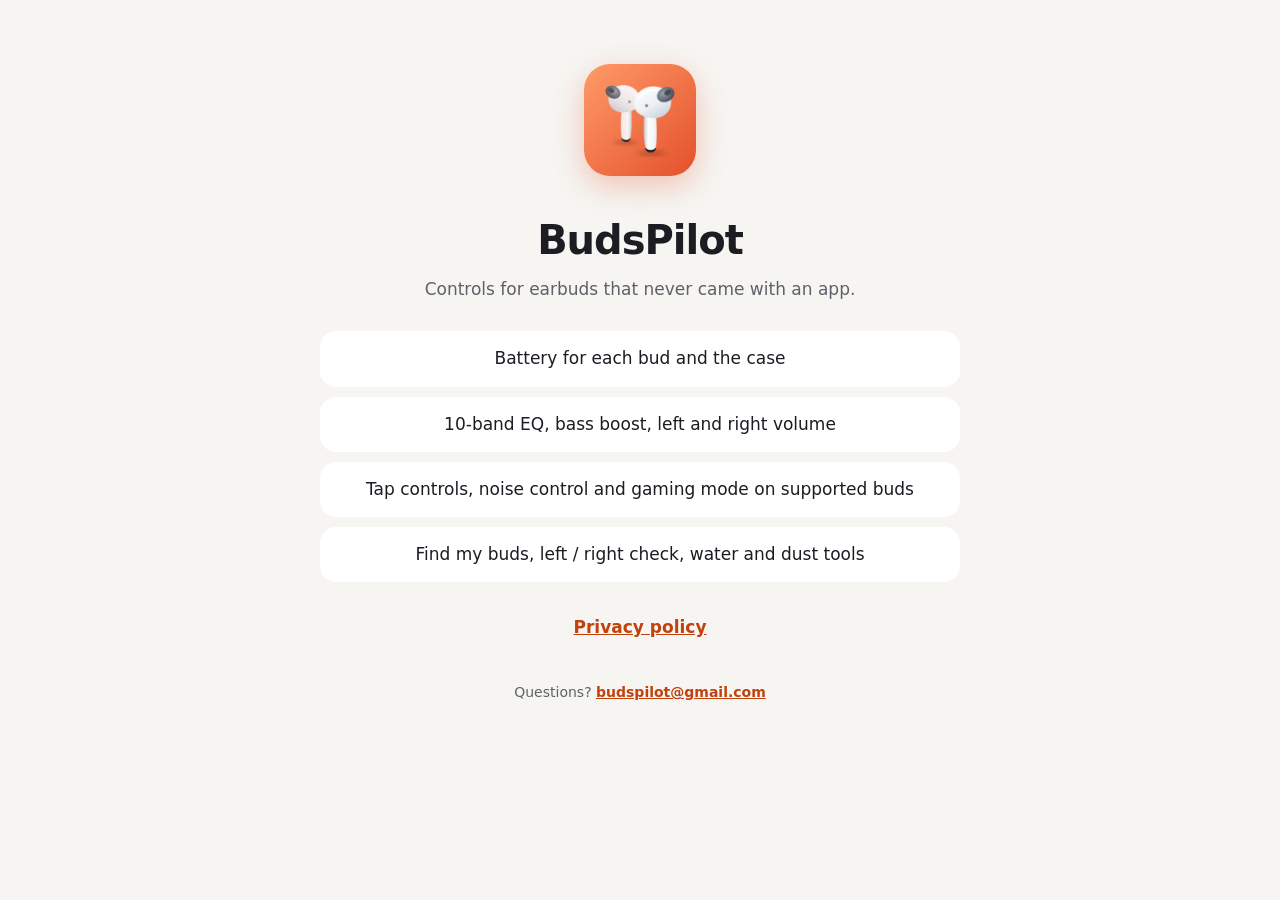
==== index.html @ a3b413af "BudsPilot site: landing page and privacy policy" ====
<!doctype html>
<html lang="en">
<head>
<meta charset="utf-8">
<meta name="viewport" content="width=device-width, initial-scale=1">
<title>BudsPilot</title>
<meta name="description" content="BudsPilot: battery, EQ, tap controls and find my buds for earbuds with no companion app.">
<link rel="icon" href="icon.png">
<style>
  :root { --bg:#F6F5F2; --card:#FFFFFF; --text:#1B1D22; --muted:#5F6168; --accent:#C2410C; }
  @media (prefers-color-scheme: dark) { :root { --bg:#121316; --card:#1B1C20; --text:#F2F2F3; --muted:#A3A5AD; --accent:#FF9B70; } }
  body { margin:0; background:var(--bg); color:var(--text); font:17px/1.6 system-ui,-apple-system,Segoe UI,Roboto,sans-serif; }
  main { max-width:640px; margin:0 auto; padding:64px 16px; text-align:center; }
  img { width:112px; height:112px; border-radius:26px; box-shadow:0 10px 30px rgba(228,81,43,.3); }
  h1 { font-size:40px; margin:24px 0 4px; letter-spacing:-1px; }
  p { color:var(--muted); margin:0 0 28px; }
  ul { list-style:none; padding:0; margin:0 0 32px; display:grid; gap:10px; }
  li { background:var(--card); border-radius:16px; padding:14px 18px; }
  a { color:var(--accent); font-weight:600; }
  footer { margin-top:40px; font-size:14px; color:var(--muted); }
</style>
</head>
<body>
<main>
  <img src="icon.png" alt="BudsPilot icon">
  <h1>BudsPilot</h1>
  <p>Controls for earbuds that never came with an app.</p>
  <ul>
    <li>Battery for each bud and the case</li>
    <li>10-band EQ, bass boost, left and right volume</li>
    <li>Tap controls, noise control and gaming mode on supported buds</li>
    <li>Find my buds, left / right check, water and dust tools</li>
  </ul>
  <a href="privacy.html">Privacy policy</a>
  <footer>Questions? <a href="mailto:budspilot@gmail.com">budspilot@gmail.com</a></footer>
</main>
</body>
</html>
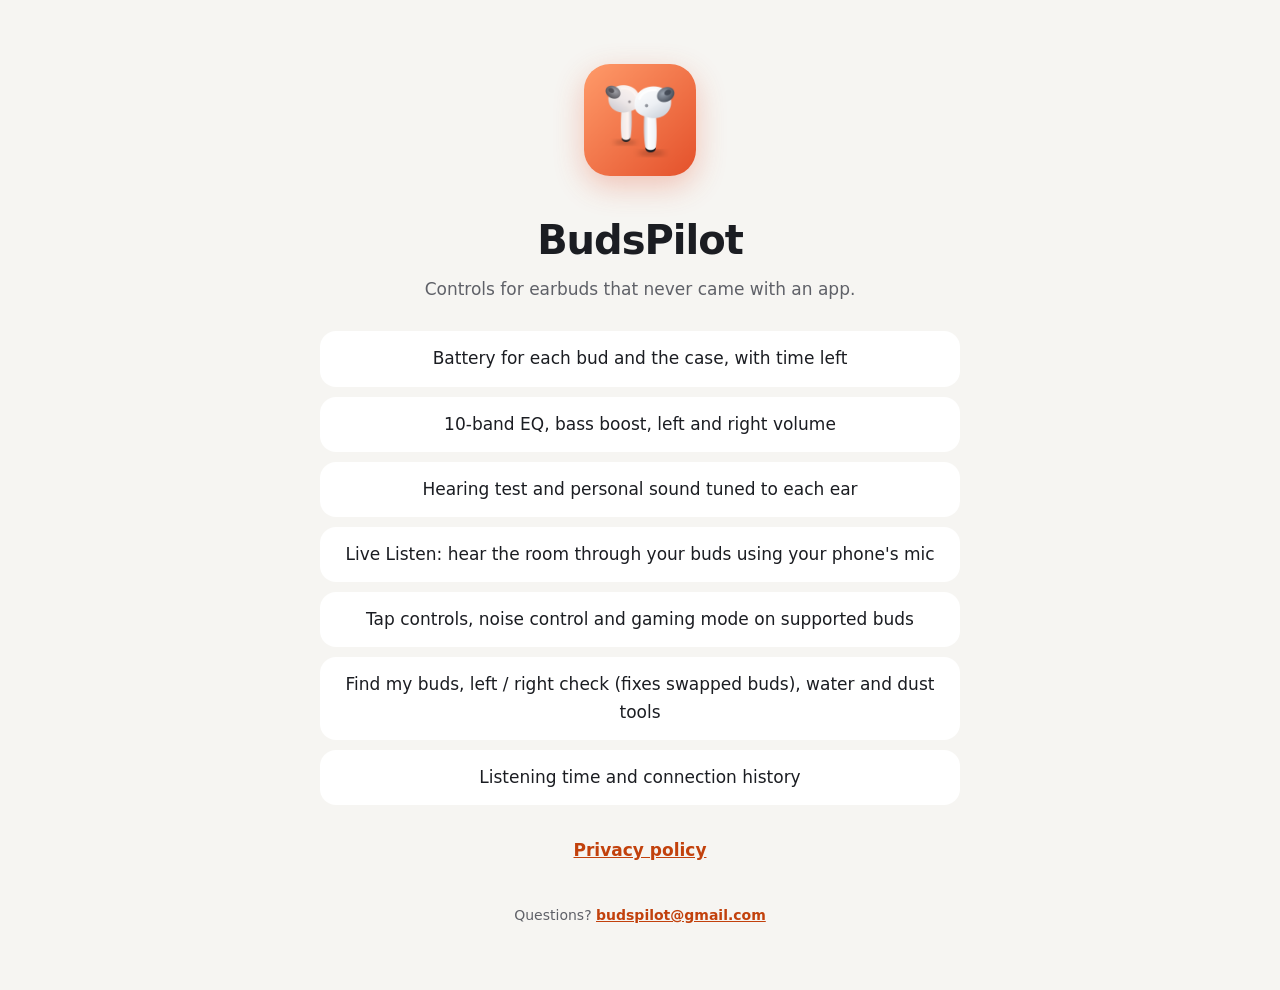
==== commit 74243194: "Landing page: Live Listen, hearing test, battery time left, listening time" ====
--- a/index.html
+++ b/index.html
@@ -4,7 +4,7 @@
 <meta charset="utf-8">
 <meta name="viewport" content="width=device-width, initial-scale=1">
 <title>BudsPilot</title>
-<meta name="description" content="BudsPilot: battery, EQ, tap controls and find my buds for earbuds with no companion app.">
+<meta name="description" content="BudsPilot: battery, EQ, tap controls, find my buds, hearing test and Live Listen for earbuds with no companion app.">
 <link rel="icon" href="icon.png">
 <style>
   :root { --bg:#F6F5F2; --card:#FFFFFF; --text:#1B1D22; --muted:#5F6168; --accent:#C2410C; }
@@ -26,10 +26,13 @@
   <h1>BudsPilot</h1>
   <p>Controls for earbuds that never came with an app.</p>
   <ul>
-    <li>Battery for each bud and the case</li>
+    <li>Battery for each bud and the case, with time left</li>
     <li>10-band EQ, bass boost, left and right volume</li>
+    <li>Hearing test and personal sound tuned to each ear</li>
+    <li>Live Listen: hear the room through your buds using your phone's mic</li>
     <li>Tap controls, noise control and gaming mode on supported buds</li>
-    <li>Find my buds, left / right check, water and dust tools</li>
+    <li>Find my buds, left / right check (fixes swapped buds), water and dust tools</li>
+    <li>Listening time and connection history</li>
   </ul>
   <a href="privacy.html">Privacy policy</a>
   <footer>Questions? <a href="mailto:budspilot@gmail.com">budspilot@gmail.com</a></footer>
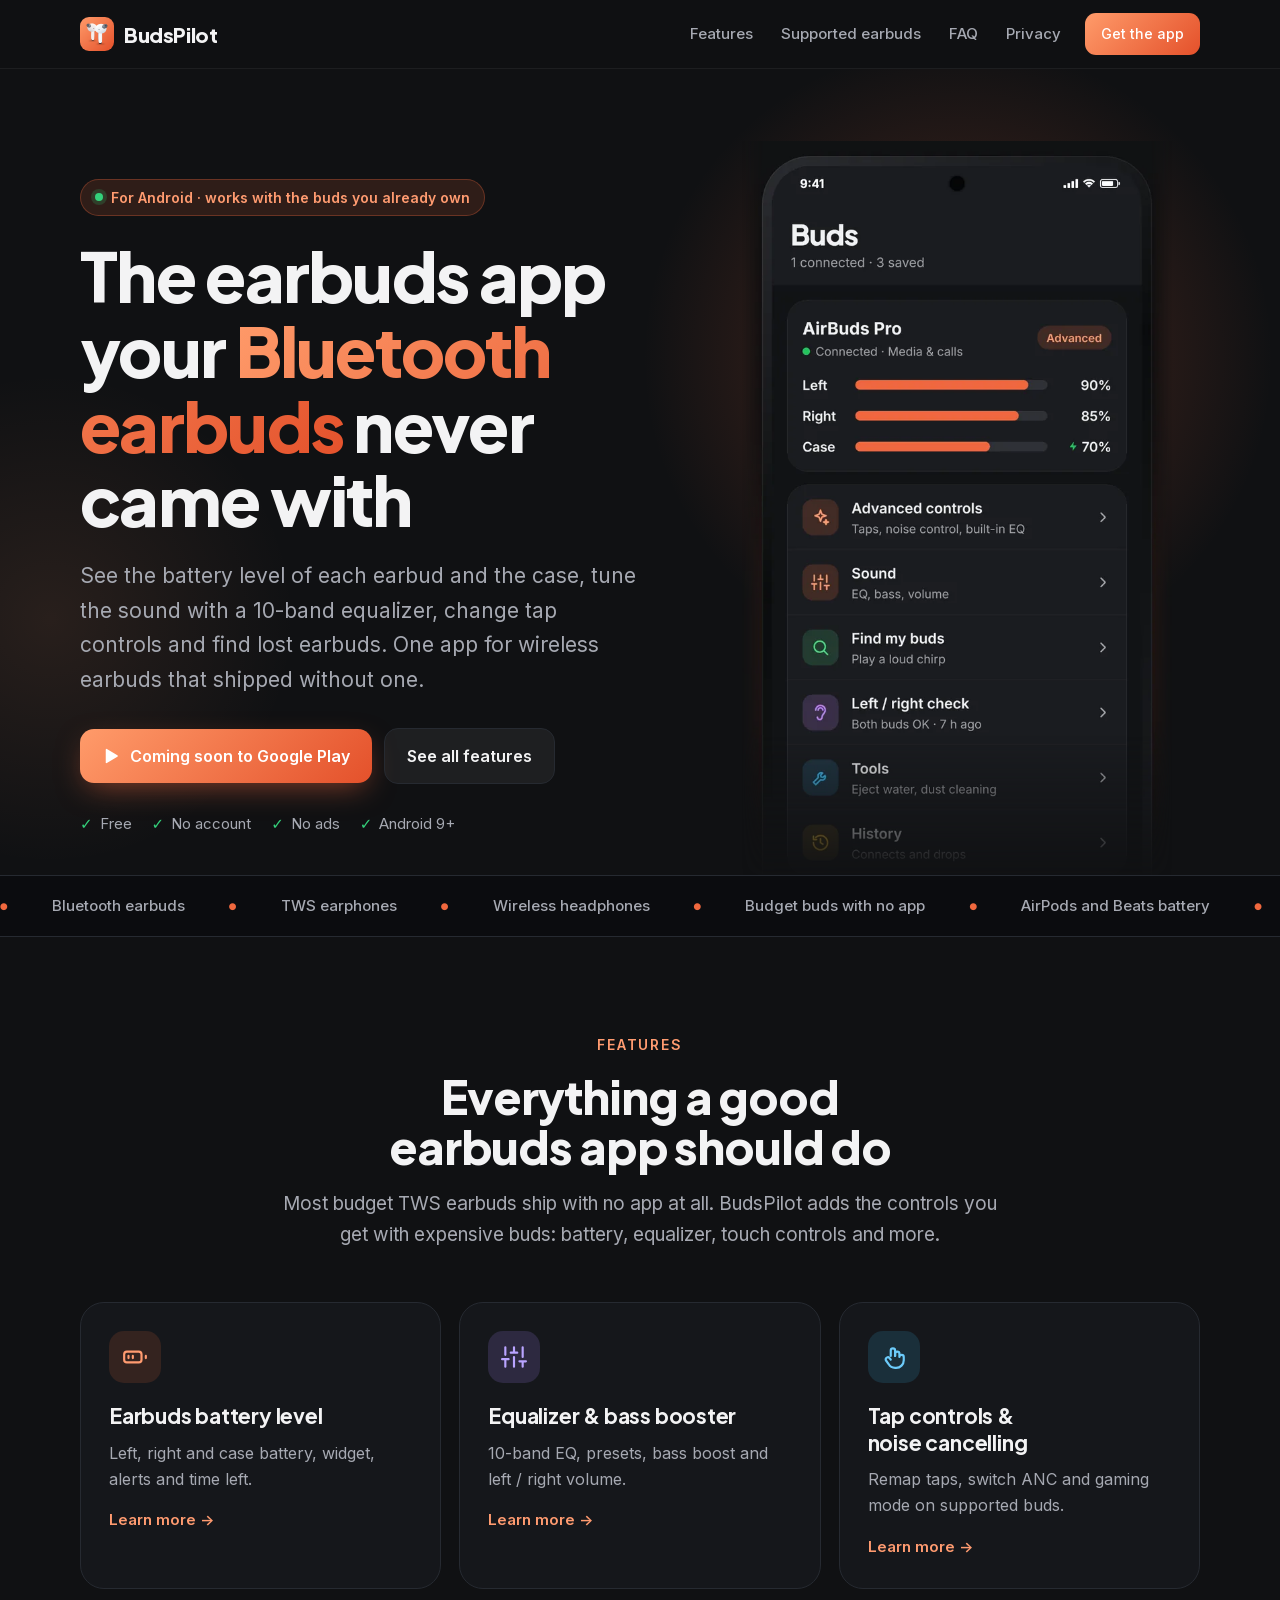
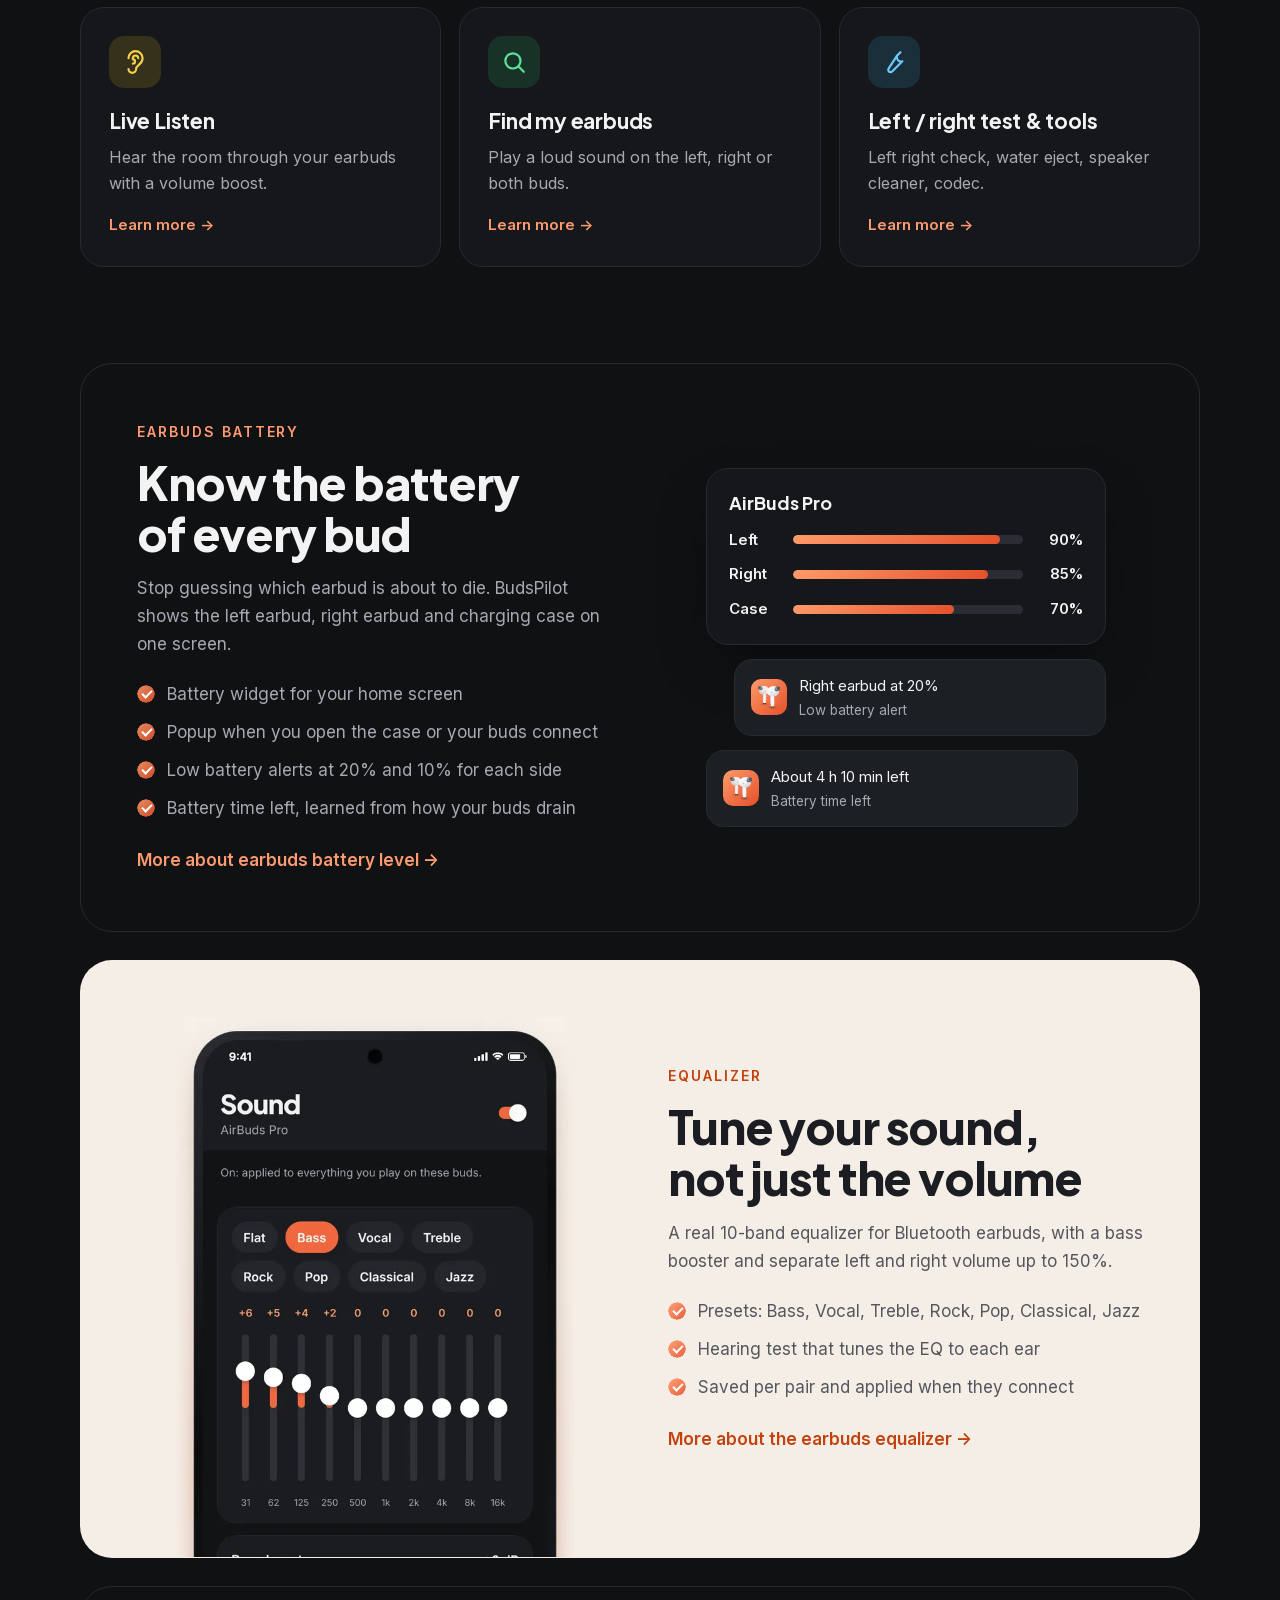
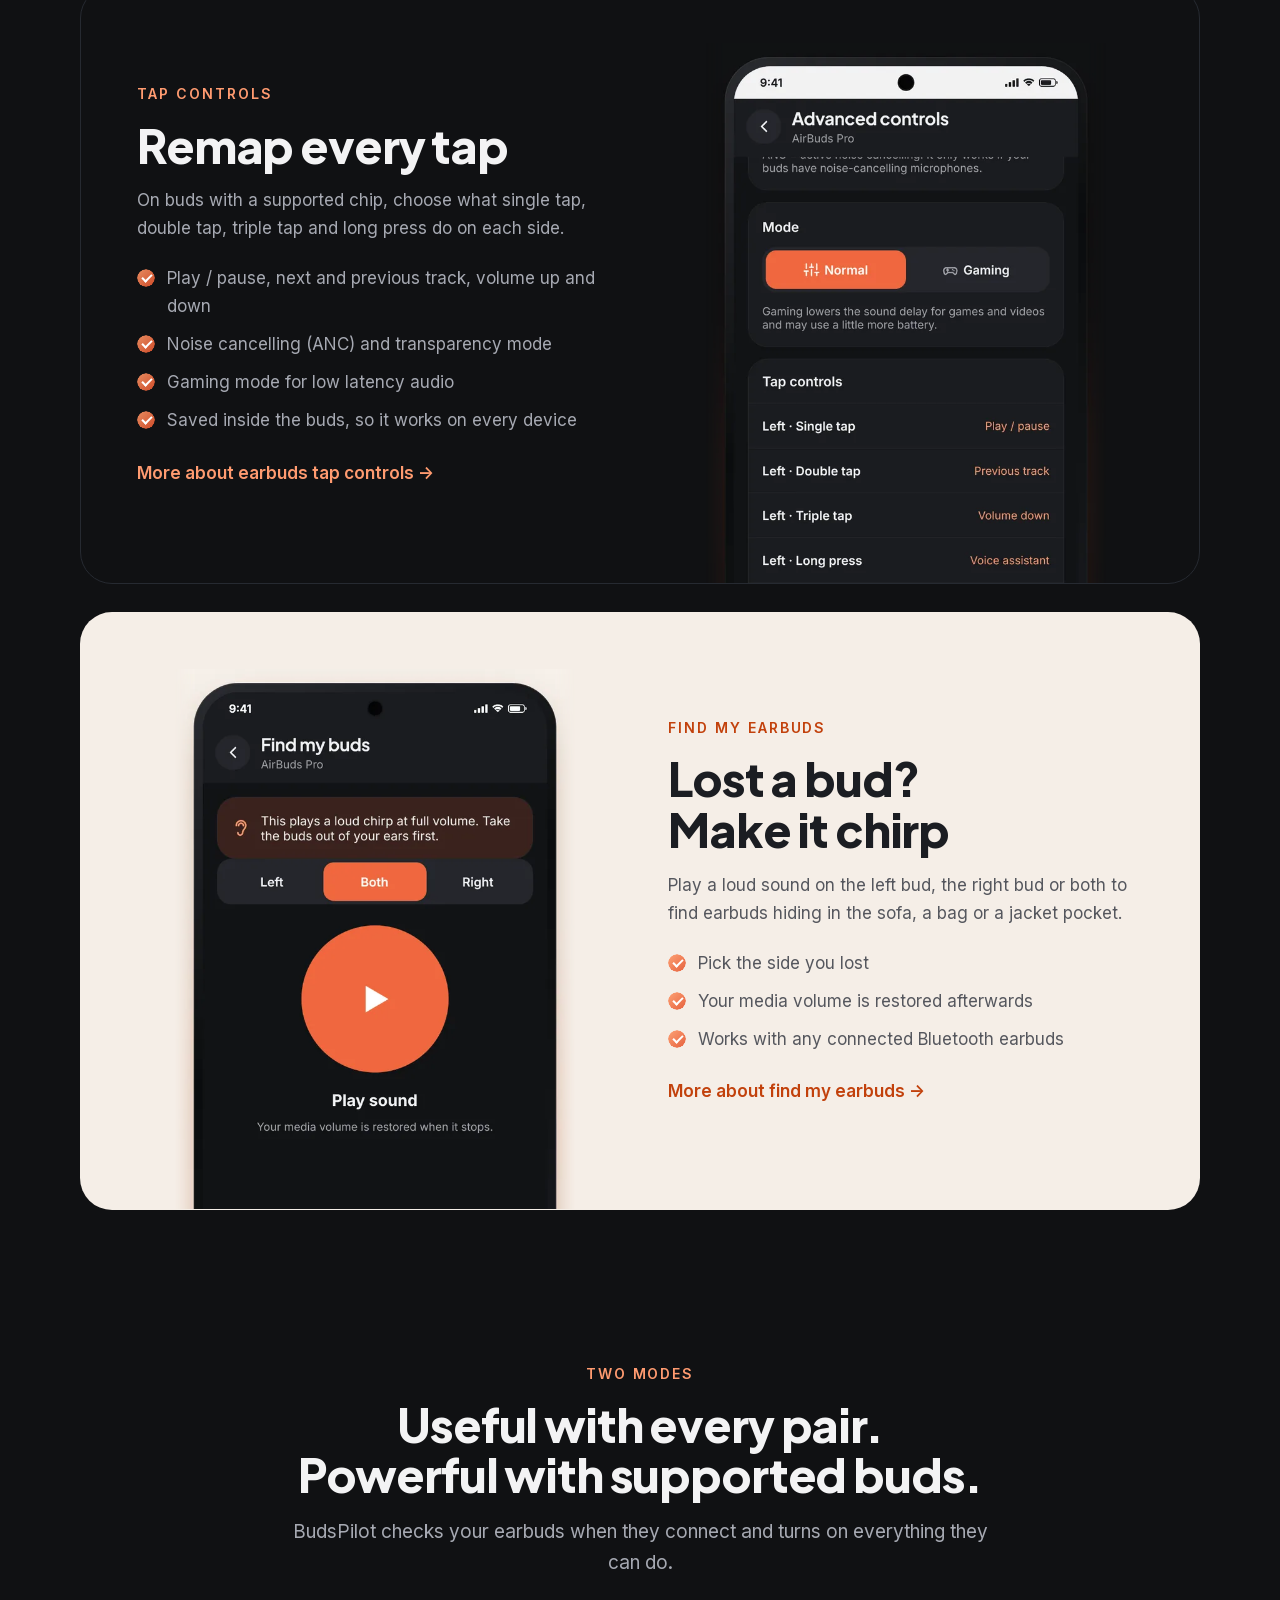
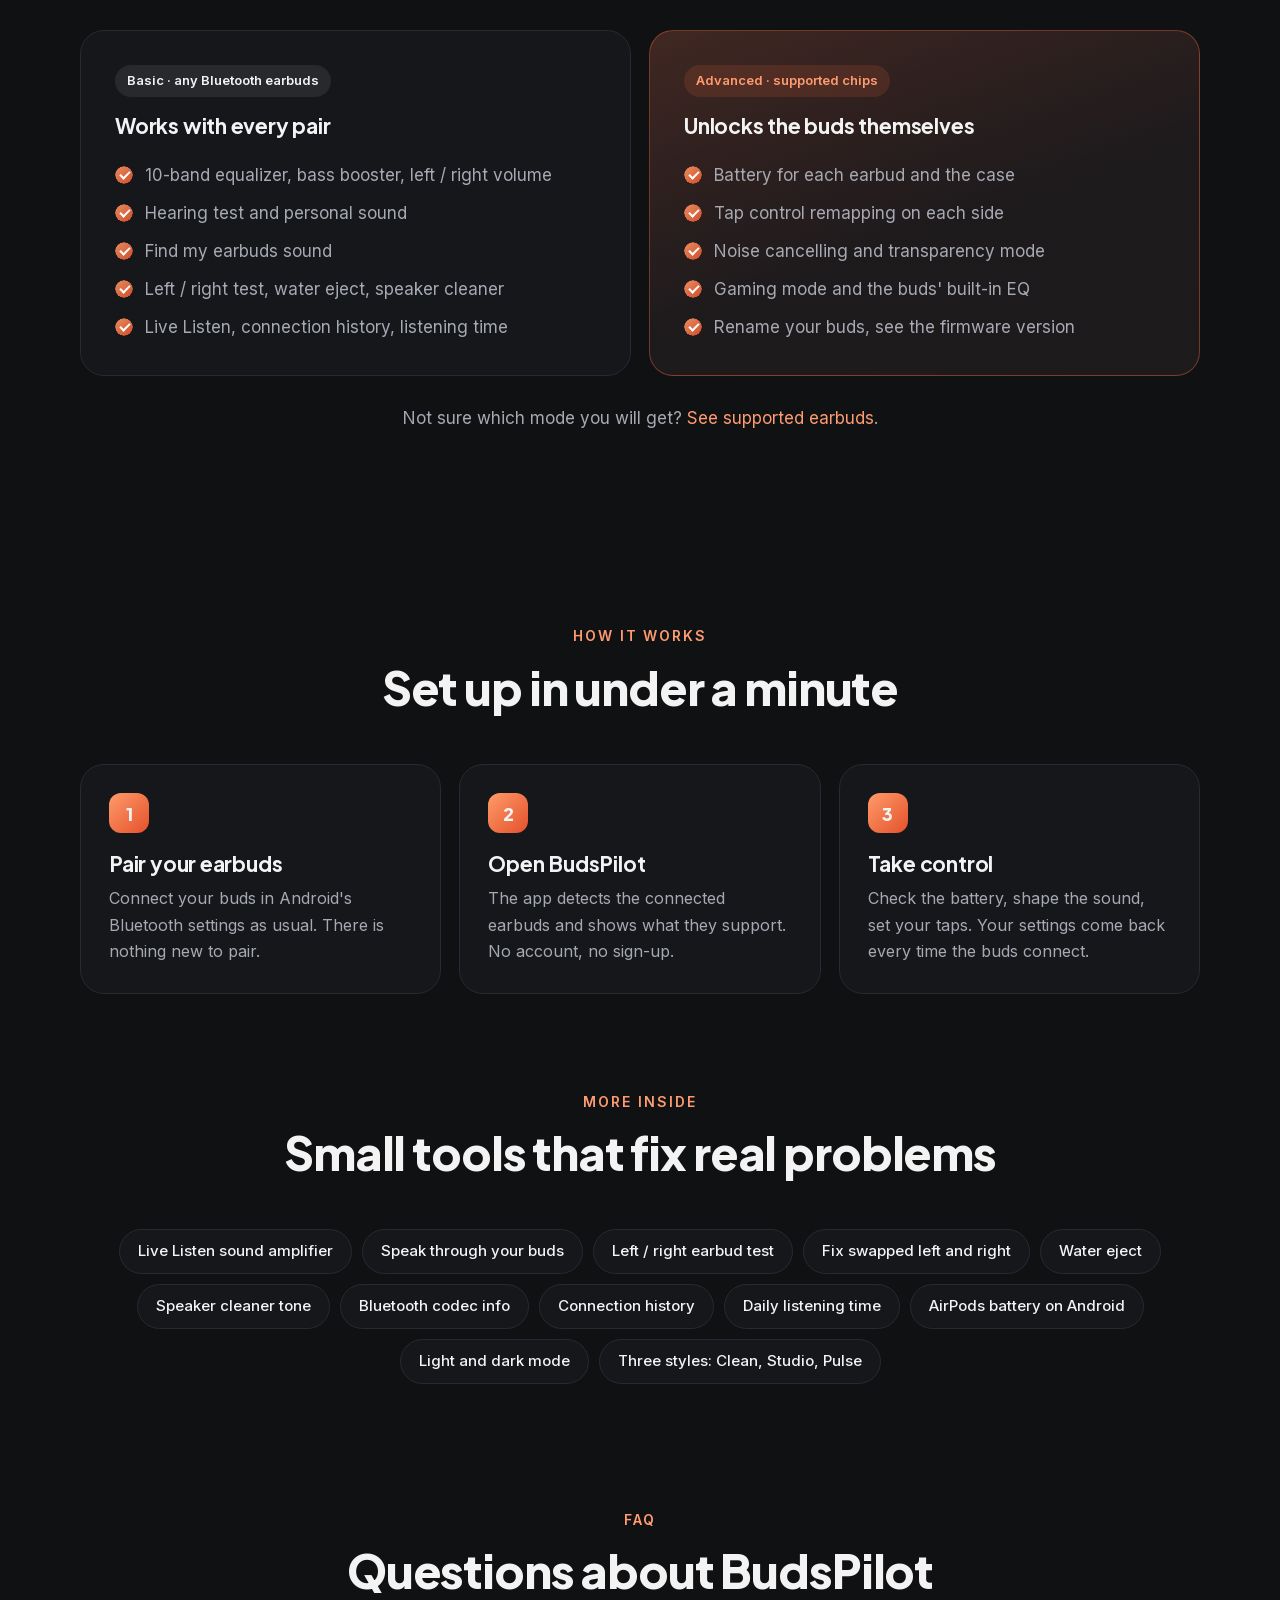
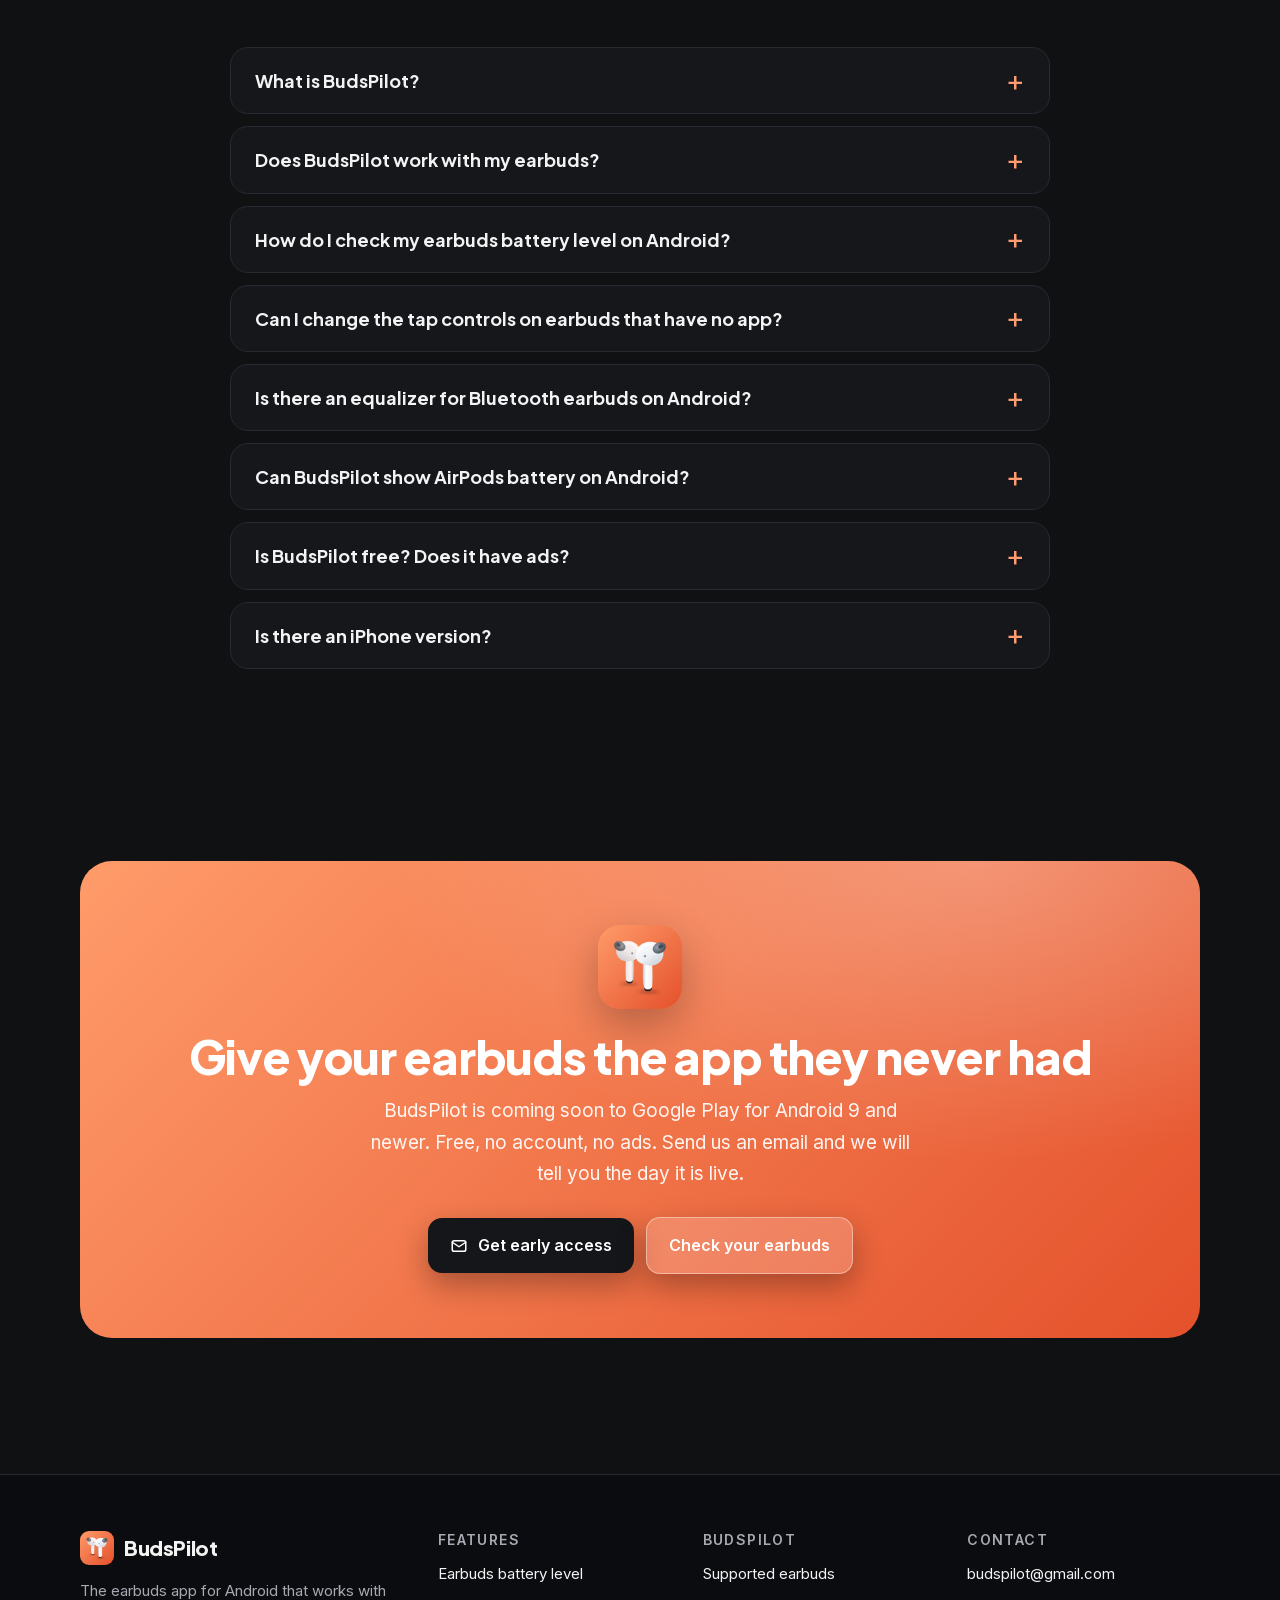
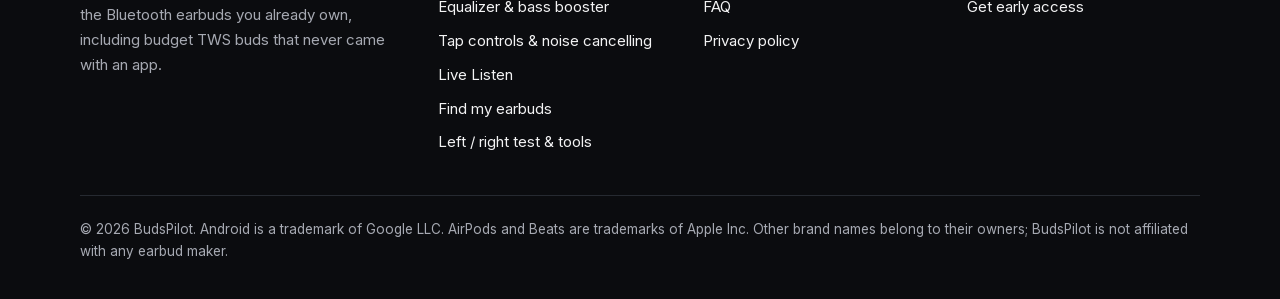
==== commit 3a747669: "Revamp site: new landing page, feature pages, SEO metadata and structured data" ====
--- a/index.html
+++ b/index.html
@@ -3,39 +3,135 @@
 <head>
 <meta charset="utf-8">
 <meta name="viewport" content="width=device-width, initial-scale=1">
-<title>BudsPilot</title>
-<meta name="description" content="BudsPilot: battery, EQ, tap controls, find my buds, hearing test and Live Listen for earbuds with no companion app.">
-<link rel="icon" href="icon.png">
-<style>
-  :root { --bg:#F6F5F2; --card:#FFFFFF; --text:#1B1D22; --muted:#5F6168; --accent:#C2410C; }
-  @media (prefers-color-scheme: dark) { :root { --bg:#121316; --card:#1B1C20; --text:#F2F2F3; --muted:#A3A5AD; --accent:#FF9B70; } }
-  body { margin:0; background:var(--bg); color:var(--text); font:17px/1.6 system-ui,-apple-system,Segoe UI,Roboto,sans-serif; }
-  main { max-width:640px; margin:0 auto; padding:64px 16px; text-align:center; }
-  img { width:112px; height:112px; border-radius:26px; box-shadow:0 10px 30px rgba(228,81,43,.3); }
-  h1 { font-size:40px; margin:24px 0 4px; letter-spacing:-1px; }
-  p { color:var(--muted); margin:0 0 28px; }
-  ul { list-style:none; padding:0; margin:0 0 32px; display:grid; gap:10px; }
-  li { background:var(--card); border-radius:16px; padding:14px 18px; }
-  a { color:var(--accent); font-weight:600; }
-  footer { margin-top:40px; font-size:14px; color:var(--muted); }
-</style>
+<title>BudsPilot: Earbuds App for Battery, EQ &amp; Tap Controls</title>
+<meta name="description" content="BudsPilot is the Android app for Bluetooth earbuds that came without one: battery level for each bud, 10-band equalizer, tap controls and find my earbuds.">
+<link rel="canonical" href="https://rizwanahmad8311.github.io/budspilot-site/">
+<meta name="robots" content="index, follow, max-image-preview:large">
+<meta name="theme-color" content="#101113">
+<meta property="og:type" content="website">
+<meta property="og:site_name" content="BudsPilot">
+<meta property="og:title" content="BudsPilot: Earbuds App for Battery, EQ &amp; Tap Controls">
+<meta property="og:description" content="BudsPilot is the Android app for Bluetooth earbuds that came without one: battery level for each bud, 10-band equalizer, tap controls and find my earbuds.">
+<meta property="og:url" content="https://rizwanahmad8311.github.io/budspilot-site/">
+<meta property="og:image" content="https://rizwanahmad8311.github.io/budspilot-site/assets/og.png">
+<meta property="og:image:width" content="1200">
+<meta property="og:image:height" content="630">
+<meta name="twitter:card" content="summary_large_image">
+<link rel="icon" type="image/png" href="assets/favicon.png">
+<link rel="apple-touch-icon" href="icon.png">
+<link rel="manifest" href="site.webmanifest">
+<link rel="preload" href="assets/fonts/PlusJakartaSans-ExtraBold.woff2" as="font" type="font/woff2" crossorigin>
+<link rel="preload" href="assets/fonts/Inter-Regular.woff2" as="font" type="font/woff2" crossorigin>
+<link rel="stylesheet" href="assets/style.css">
+<noscript><style>.rv{opacity:1;transform:none}</style></noscript>
+<script type="application/ld+json">{"@context": "https://schema.org", "@graph": [{"@type": "Organization", "@id": "https://rizwanahmad8311.github.io/budspilot-site/#org", "name": "BudsPilot", "url": "https://rizwanahmad8311.github.io/budspilot-site/", "logo": "https://rizwanahmad8311.github.io/budspilot-site/icon.png", "email": "budspilot@gmail.com"}, {"@type": "WebSite", "@id": "https://rizwanahmad8311.github.io/budspilot-site/#site", "url": "https://rizwanahmad8311.github.io/budspilot-site/", "name": "BudsPilot", "publisher": {"@id": "https://rizwanahmad8311.github.io/budspilot-site/#org"}}, {"@type": "MobileApplication", "@id": "https://rizwanahmad8311.github.io/budspilot-site/#app", "name": "BudsPilot", "alternateName": "BudsPilot: Earbud Battery & EQ", "description": "Android app for Bluetooth earbuds without a companion app: battery level for each earbud and the case, 10-band equalizer, bass booster, tap controls, noise cancelling, find my earbuds and Live Listen.", "operatingSystem": "Android 9.0 and up", "applicationCategory": "MusicApplication", "applicationSubCategory": "Earbuds controller", "softwareVersion": "1.2.0", "url": "https://rizwanahmad8311.github.io/budspilot-site/", "image": "https://rizwanahmad8311.github.io/budspilot-site/icon.png", "screenshot": "https://rizwanahmad8311.github.io/budspilot-site/assets/img/01-battery.webp", "offers": {"@type": "Offer", "price": "0", "priceCurrency": "USD"}, "featureList": ["Earbuds battery level for left, right and case", "Battery widget and low battery alerts", "10-band equalizer and bass booster", "Left and right volume balance", "Customizable tap controls", "Noise cancelling and transparency mode", "Gaming mode", "Find my earbuds", "Live Listen sound amplifier", "Left / right earbud test", "Water eject and speaker cleaner"], "author": {"@id": "https://rizwanahmad8311.github.io/budspilot-site/#org"}}, {"@type": "FAQPage", "mainEntity": [{"@type": "Question", "name": "What is BudsPilot?", "acceptedAnswer": {"@type": "Answer", "text": "BudsPilot is an Android app for Bluetooth earbuds that came without a companion app. It shows the battery level of each earbud and the charging case, adds a 10-band equalizer and bass booster, lets you change tap controls on supported buds, and helps you find lost earbuds."}}, {"@type": "Question", "name": "Does BudsPilot work with my earbuds?", "acceptedAnswer": {"@type": "Answer", "text": "The equalizer, bass booster, left and right volume, find my earbuds, left / right test and cleaning tools work with any Bluetooth earbuds, earphones or headphones on Android 9 and newer. Per-bud battery, tap controls, noise cancelling and gaming mode depend on the chip inside your buds. See supported earbuds."}}, {"@type": "Question", "name": "How do I check my earbuds battery level on Android?", "acceptedAnswer": {"@type": "Answer", "text": "Connect your earbuds, open BudsPilot and the Buds tab shows the left earbud, right earbud and case battery on buds that report them. You can also add the battery widget to your home screen and turn on low battery alerts at 20% and 10%."}}, {"@type": "Question", "name": "Can I change the tap controls on earbuds that have no app?", "acceptedAnswer": {"@type": "Answer", "text": "Yes, on buds with a supported chip. BudsPilot can remap single tap, double tap, triple tap and long press on each side to actions such as play / pause, next track, volume up or the voice assistant. The settings are saved inside the buds, so they also work on your laptop and other phones."}}, {"@type": "Question", "name": "Is there an equalizer for Bluetooth earbuds on Android?", "acceptedAnswer": {"@type": "Answer", "text": "BudsPilot includes a 10-band equalizer with Bass, Vocal, Treble, Rock, Pop, Classical and Jazz presets, plus a bass booster. It applies to everything you play on those earbuds, and each pair keeps its own sound settings."}}, {"@type": "Question", "name": "Can BudsPilot show AirPods battery on Android?", "acceptedAnswer": {"@type": "Answer", "text": "Yes. BudsPilot shows left, right and case battery for AirPods and Beats on an Android phone."}}, {"@type": "Question", "name": "Is BudsPilot free? Does it have ads?", "acceptedAnswer": {"@type": "Answer", "text": "BudsPilot is free, has no ads and needs no account. Your settings stay on your phone. The app sends anonymous usage statistics and crash reports to help us improve it, and you can turn that off in Settings. Details are in the privacy policy."}}, {"@type": "Question", "name": "Is there an iPhone version?", "acceptedAnswer": {"@type": "Answer", "text": "No. BudsPilot is Android only, because iOS does not allow apps to apply system-wide sound effects or to talk to earbuds in the way BudsPilot needs."}}]}]}</script>
 </head>
 <body>
-<main>
-  <img src="icon.png" alt="BudsPilot icon">
-  <h1>BudsPilot</h1>
-  <p>Controls for earbuds that never came with an app.</p>
-  <ul>
-    <li>Battery for each bud and the case, with time left</li>
-    <li>10-band EQ, bass boost, left and right volume</li>
-    <li>Hearing test and personal sound tuned to each ear</li>
-    <li>Live Listen: hear the room through your buds using your phone's mic</li>
-    <li>Tap controls, noise control and gaming mode on supported buds</li>
-    <li>Find my buds, left / right check (fixes swapped buds), water and dust tools</li>
-    <li>Listening time and connection history</li>
-  </ul>
-  <a href="privacy.html">Privacy policy</a>
-  <footer>Questions? <a href="mailto:budspilot@gmail.com">budspilot@gmail.com</a></footer>
+<a class="skip" href="#main">Skip to content</a>
+<header class="top"><div class="wrap">
+<a class="brand" href="index.html"><img src="icon.png" width="34" height="34" alt="">BudsPilot</a>
+<button class="menu" aria-label="Menu" aria-expanded="false" aria-controls="nav"><svg width="22" height="22" viewBox="0 0 24 24" fill="none" stroke="currentColor" stroke-width="2" stroke-linecap="round"><path d="M4 7h16M4 12h16M4 17h16"/></svg></button>
+<nav class="nav" id="nav" aria-label="Main"><a href="index.html#features">Features</a><a href="supported-earbuds.html">Supported earbuds</a><a href="index.html#faq">FAQ</a><a href="privacy.html">Privacy</a><a class="btn sm" href="index.html#get">Get the app</a></nav>
+</div></header>
+<main id="main">
+<section class="hero"><div class="wrap">
+<div>
+<span class="pill"><i></i>For Android · works with the buds you already own</span>
+<h1>The earbuds app your <span class="accent">Bluetooth earbuds</span> never came with</h1>
+<p class="lede">See the battery level of each earbud and the case, tune the sound with a 10-band equalizer, change tap controls and find lost earbuds. One app for wireless earbuds that shipped without one.</p>
+<div class="cta"><a class="btn" href="mailto:budspilot@gmail.com?subject=BudsPilot%20early%20access&body=Please%20let%20me%20know%20when%20BudsPilot%20is%20on%20Google%20Play.%20My%20earbuds%3A%20"><svg width="18" height="18" viewBox="0 0 24 24" fill="none" stroke="currentColor" stroke-width="2" stroke-linecap="round" stroke-linejoin="round" aria-hidden="true"><path d="M5 3.5v17a1 1 0 0 0 1.5.9l14-8.5a1 1 0 0 0 0-1.8l-14-8.5A1 1 0 0 0 5 3.5z" fill="currentColor" stroke="none"/></svg> Coming soon to Google Play</a><a class="btn ghost" href="index.html#features">See all features</a></div>
+<ul class="ticks"><li>Free</li><li>No account</li><li>No ads</li><li>Android 9+</li></ul>
+</div>
+<div class="phone"><img src="assets/img/01-battery.webp" width="640" height="1101" alt="BudsPilot showing left, right and case earbuds battery level on Android" fetchpriority="high"></div>
+</div></section>
+
+<div class="strip" aria-hidden="true"><ul><li>Bluetooth earbuds</li><li>TWS earphones</li><li>Wireless headphones</li><li>Budget buds with no app</li><li>AirPods and Beats battery</li><li>Android 9 and newer</li><li>No account</li><li>No ads</li><li>Bluetooth earbuds</li><li>TWS earphones</li><li>Wireless headphones</li><li>Budget buds with no app</li><li>AirPods and Beats battery</li><li>Android 9 and newer</li><li>No account</li><li>No ads</li></ul></div>
+
+<section id="features"><div class="wrap">
+<div class="head rv"><span class="eyebrow">Features</span><h2>Everything a good earbuds app should do</h2>
+<p>Most budget TWS earbuds ship with no app at all. BudsPilot adds the controls you get with expensive buds: battery, equalizer, touch controls and more.</p></div>
+<div class="bento"><a class="card rv" href="earbuds-battery-level.html"><div class="ico "><svg width="26" height="26" viewBox="0 0 24 24" fill="none" stroke="currentColor" stroke-width="2" stroke-linecap="round" stroke-linejoin="round" aria-hidden="true"><rect x="2" y="7" width="16" height="10" rx="2.5"/><path d="M22 11v2M6 11v2M10 11v2"/></svg></div><h3>Earbuds battery level</h3><p>Left, right and case battery, widget, alerts and time left.</p><span class="more">Learn more →</span></a><a class="card rv" href="earbuds-equalizer.html"><div class="ico p"><svg width="26" height="26" viewBox="0 0 24 24" fill="none" stroke="currentColor" stroke-width="2" stroke-linecap="round" stroke-linejoin="round" aria-hidden="true"><path d="M4 21v-7M4 10V3M12 21v-9M12 8V3M20 21v-5M20 12V3M1 14h6M9 8h6M17 16h6"/></svg></div><h3>Equalizer & bass booster</h3><p>10-band EQ, presets, bass boost and left / right volume.</p><span class="more">Learn more →</span></a><a class="card rv" href="earbuds-tap-controls.html"><div class="ico b"><svg width="26" height="26" viewBox="0 0 24 24" fill="none" stroke="currentColor" stroke-width="2" stroke-linecap="round" stroke-linejoin="round" aria-hidden="true"><path d="M9 11V6a2 2 0 1 1 4 0v5"/><path d="M13 11V9a2 2 0 1 1 4 0v3a2 2 0 1 1 4 0v3a7 7 0 0 1-7 7h-1a7 7 0 0 1-6-3.5L4.5 15a2 2 0 0 1 3.4-2L9 14.5"/></svg></div><h3>Tap controls & noise cancelling</h3><p>Remap taps, switch ANC and gaming mode on supported buds.</p><span class="more">Learn more →</span></a><a class="card rv" href="live-listen.html"><div class="ico y"><svg width="26" height="26" viewBox="0 0 24 24" fill="none" stroke="currentColor" stroke-width="2" stroke-linecap="round" stroke-linejoin="round" aria-hidden="true"><path d="M6 8.5a6.5 6.5 0 1 1 13 0c0 6-6 6-6 10a3.5 3.5 0 1 1-7 0"/><path d="M15 8.5a2.5 2.5 0 0 0-5 0v1a2 2 0 1 1 0 4"/></svg></div><h3>Live Listen</h3><p>Hear the room through your earbuds with a volume boost.</p><span class="more">Learn more →</span></a><a class="card rv" href="find-my-earbuds.html"><div class="ico g"><svg width="26" height="26" viewBox="0 0 24 24" fill="none" stroke="currentColor" stroke-width="2" stroke-linecap="round" stroke-linejoin="round" aria-hidden="true"><circle cx="11" cy="11" r="7"/><path d="m21 21-4.3-4.3"/></svg></div><h3>Find my earbuds</h3><p>Play a loud sound on the left, right or both buds.</p><span class="more">Learn more →</span></a><a class="card rv" href="earbuds-test-and-tools.html"><div class="ico b"><svg width="26" height="26" viewBox="0 0 24 24" fill="none" stroke="currentColor" stroke-width="2" stroke-linecap="round" stroke-linejoin="round" aria-hidden="true"><path d="M14.7 6.3a4 4 0 0 0 5 5l-9.4 9.4a2.1 2.1 0 0 1-3-3z"/><path d="M14.7 6.3 18 3"/></svg></div><h3>Left / right test & tools</h3><p>Left right check, water eject, speaker cleaner, codec.</p><span class="more">Learn more →</span></a></div>
+</div></section>
+
+<section style="padding-top:0"><div class="wrap">
+<div class="show dark rv"><div class="copy"><span class="eyebrow">Earbuds battery</span><h2>Know the battery of every bud</h2>
+<p>Stop guessing which earbud is about to die. BudsPilot shows the left earbud, right earbud and charging case on one screen.</p>
+<ul class="list"><li>Battery widget for your home screen</li><li>Popup when you open the case or your buds connect</li><li>Low battery alerts at 20% and 10% for each side</li><li>Battery time left, learned from how your buds drain</li></ul>
+<a class="link" href="earbuds-battery-level.html">More about earbuds battery level →</a></div>
+<div class="mock" role="img" aria-label="Illustration: earbuds battery widget with left 90%, right 85% and case 70%, a low battery alert and a time left estimate">
+<div class="w"><b>AirBuds Pro</b>
+<div class="row"><span>Left</span><div class="bar"><i style="width:90%"></i></div><span>90%</span></div>
+<div class="row"><span>Right</span><div class="bar"><i style="width:85%"></i></div><span>85%</span></div>
+<div class="row"><span>Case</span><div class="bar"><i style="width:70%"></i></div><span>70%</span></div></div>
+<div class="toast"><img src="icon.png" width="36" height="36" alt="" loading="lazy"><div>Right earbud at 20%<small>Low battery alert</small></div></div>
+<div class="toast"><img src="icon.png" width="36" height="36" alt="" loading="lazy"><div>About 4 h 10 min left<small>Battery time left</small></div></div>
+</div></div>
+
+<div class="show light flip rv"><div class="copy"><span class="eyebrow">Equalizer</span><h2>Tune your sound, not just the volume</h2>
+<p>A real 10-band equalizer for Bluetooth earbuds, with a bass booster and separate left and right volume up to 150%.</p>
+<ul class="list"><li>Presets: Bass, Vocal, Treble, Rock, Pop, Classical, Jazz</li><li>Hearing test that tunes the EQ to each ear</li><li>Saved per pair and applied when they connect</li></ul>
+<a class="link" href="earbuds-equalizer.html">More about the earbuds equalizer →</a></div>
+<div class="shot"><img src="assets/img/04-sound.webp" width="640" height="1101" alt="10-band equalizer for earbuds with presets and bass boost" loading="lazy"></div></div>
+
+<div class="show dark rv"><div class="copy"><span class="eyebrow">Tap controls</span><h2>Remap every tap</h2>
+<p>On buds with a supported chip, choose what single tap, double tap, triple tap and long press do on each side.</p>
+<ul class="list"><li>Play / pause, next and previous track, volume up and down</li><li>Noise cancelling (ANC) and transparency mode</li><li>Gaming mode for low latency audio</li><li>Saved inside the buds, so it works on every device</li></ul>
+<a class="link" href="earbuds-tap-controls.html">More about earbuds tap controls →</a></div>
+<div class="shot"><img src="assets/img/03-taps.webp" width="640" height="1101" alt="Customize earbuds touch controls: single, double, triple tap and long press" loading="lazy"></div></div>
+
+<div class="show light flip rv"><div class="copy"><span class="eyebrow">Find my earbuds</span><h2>Lost a bud? Make it chirp</h2>
+<p>Play a loud sound on the left bud, the right bud or both to find earbuds hiding in the sofa, a bag or a jacket pocket.</p>
+<ul class="list"><li>Pick the side you lost</li><li>Your media volume is restored afterwards</li><li>Works with any connected Bluetooth earbuds</li></ul>
+<a class="link" href="find-my-earbuds.html">More about find my earbuds →</a></div>
+<div class="shot"><img src="assets/img/06-find.webp" width="640" height="1101" alt="Find my earbuds screen playing a loud sound on left, right or both" loading="lazy"></div></div>
+</div></section>
+
+<section style="padding-top:28px"><div class="wrap">
+<div class="head rv"><span class="eyebrow">Two modes</span><h2>Useful with every pair. Powerful with supported buds.</h2>
+<p>BudsPilot checks your earbuds when they connect and turns on everything they can do.</p></div>
+<div class="modes">
+<div class="mode rv"><span class="tag">Basic · any Bluetooth earbuds</span><h3>Works with every pair</h3>
+<ul class="list"><li>10-band equalizer, bass booster, left / right volume</li><li>Hearing test and personal sound</li><li>Find my earbuds sound</li><li>Left / right test, water eject, speaker cleaner</li><li>Live Listen, connection history, listening time</li></ul></div>
+<div class="mode hot rv"><span class="tag">Advanced · supported chips</span><h3>Unlocks the buds themselves</h3>
+<ul class="list"><li>Battery for each earbud and the case</li><li>Tap control remapping on each side</li><li>Noise cancelling and transparency mode</li><li>Gaming mode and the buds' built-in EQ</li><li>Rename your buds, see the firmware version</li></ul></div>
+</div>
+<p class="muted rv" style="text-align:center;margin-top:28px">Not sure which mode you will get? <a href="supported-earbuds.html">See supported earbuds</a>.</p>
+</div></section>
+
+<section><div class="wrap">
+<div class="head rv"><span class="eyebrow">How it works</span><h2>Set up in under a minute</h2></div>
+<div class="steps">
+<div class="step rv"><h3>Pair your earbuds</h3><p>Connect your buds in Android's Bluetooth settings as usual. There is nothing new to pair.</p></div>
+<div class="step rv"><h3>Open BudsPilot</h3><p>The app detects the connected earbuds and shows what they support. No account, no sign-up.</p></div>
+<div class="step rv"><h3>Take control</h3><p>Check the battery, shape the sound, set your taps. Your settings come back every time the buds connect.</p></div>
+</div></div></section>
+
+<section style="padding-top:0"><div class="wrap">
+<div class="head rv"><span class="eyebrow">More inside</span><h2>Small tools that fix real problems</h2></div>
+<ul class="chips rv"><li>Live Listen sound amplifier</li><li>Speak through your buds</li><li>Left / right earbud test</li><li>Fix swapped left and right</li><li>Water eject</li><li>Speaker cleaner tone</li><li>Bluetooth codec info</li><li>Connection history</li><li>Daily listening time</li><li>AirPods battery on Android</li><li>Light and dark mode</li><li>Three styles: Clean, Studio, Pulse</li></ul>
+</div></section>
+
+<section id="faq" style="padding-top:28px"><div class="wrap">
+<div class="head rv"><span class="eyebrow">FAQ</span><h2>Questions about BudsPilot</h2></div>
+<div class="faq"><details class="rv"><summary>What is BudsPilot?</summary><p>BudsPilot is an Android app for Bluetooth earbuds that came without a companion app. It shows the battery level of each earbud and the charging case, adds a 10-band equalizer and bass booster, lets you change tap controls on supported buds, and helps you find lost earbuds.</p></details><details class="rv"><summary>Does BudsPilot work with my earbuds?</summary><p>The equalizer, bass booster, left and right volume, find my earbuds, left / right test and cleaning tools work with any Bluetooth earbuds, earphones or headphones on Android 9 and newer. Per-bud battery, tap controls, noise cancelling and gaming mode depend on the chip inside your buds. See <a href="supported-earbuds.html">supported earbuds</a>.</p></details><details class="rv"><summary>How do I check my earbuds battery level on Android?</summary><p>Connect your earbuds, open BudsPilot and the Buds tab shows the left earbud, right earbud and case battery on buds that report them. You can also add the battery widget to your home screen and turn on low battery alerts at 20% and 10%.</p></details><details class="rv"><summary>Can I change the tap controls on earbuds that have no app?</summary><p>Yes, on buds with a supported chip. BudsPilot can remap single tap, double tap, triple tap and long press on each side to actions such as play / pause, next track, volume up or the voice assistant. The settings are saved inside the buds, so they also work on your laptop and other phones.</p></details><details class="rv"><summary>Is there an equalizer for Bluetooth earbuds on Android?</summary><p>BudsPilot includes a 10-band equalizer with Bass, Vocal, Treble, Rock, Pop, Classical and Jazz presets, plus a bass booster. It applies to everything you play on those earbuds, and each pair keeps its own sound settings.</p></details><details class="rv"><summary>Can BudsPilot show AirPods battery on Android?</summary><p>Yes. BudsPilot shows left, right and case battery for AirPods and Beats on an Android phone.</p></details><details class="rv"><summary>Is BudsPilot free? Does it have ads?</summary><p>BudsPilot is free, has no ads and needs no account. Your settings stay on your phone. The app sends anonymous usage statistics and crash reports to help us improve it, and you can turn that off in Settings. Details are in the <a href="privacy.html">privacy policy</a>.</p></details><details class="rv"><summary>Is there an iPhone version?</summary><p>No. BudsPilot is Android only, because iOS does not allow apps to apply system-wide sound effects or to talk to earbuds in the way BudsPilot needs.</p></details></div>
+</div></section>
+<section id="get"><div class="wrap"><div class="band rv">
+<img src="icon.png" width="84" height="84" alt="BudsPilot app icon" loading="lazy">
+<h2>Give your earbuds the app they never had</h2>
+<p>BudsPilot is coming soon to Google Play for Android 9 and newer. Free, no account, no ads. Send us an email and we will tell you the day it is live.</p>
+<div class="cta"><a class="btn" href="mailto:budspilot@gmail.com?subject=BudsPilot%20early%20access&body=Please%20let%20me%20know%20when%20BudsPilot%20is%20on%20Google%20Play.%20My%20earbuds%3A%20"><svg width="18" height="18" viewBox="0 0 24 24" fill="none" stroke="currentColor" stroke-width="2" stroke-linecap="round" stroke-linejoin="round" aria-hidden="true"><rect x="3" y="5" width="18" height="14" rx="2.5"/><path d="m3 7 9 6 9-6"/></svg> Get early access</a><a class="btn ghost" href="supported-earbuds.html">Check your earbuds</a></div>
+</div></div></section>
 </main>
+<footer><div class="wrap">
+<div class="fgrid">
+<div><a class="brand" href="index.html"><img src="icon.png" width="34" height="34" alt="">BudsPilot</a>
+<p class="about">The earbuds app for Android that works with the Bluetooth earbuds you already own, including budget TWS buds that never came with an app.</p></div>
+<div><h4>Features</h4><ul><li><a href="earbuds-battery-level.html">Earbuds battery level</a></li><li><a href="earbuds-equalizer.html">Equalizer & bass booster</a></li><li><a href="earbuds-tap-controls.html">Tap controls & noise cancelling</a></li><li><a href="live-listen.html">Live Listen</a></li><li><a href="find-my-earbuds.html">Find my earbuds</a></li><li><a href="earbuds-test-and-tools.html">Left / right test & tools</a></li></ul></div>
+<div><h4>BudsPilot</h4><ul><li><a href="supported-earbuds.html">Supported earbuds</a></li><li><a href="index.html#faq">FAQ</a></li><li><a href="privacy.html">Privacy policy</a></li></ul></div>
+<div><h4>Contact</h4><ul><li><a href="mailto:budspilot@gmail.com">budspilot@gmail.com</a></li><li><a href="mailto:budspilot@gmail.com?subject=BudsPilot%20early%20access&body=Please%20let%20me%20know%20when%20BudsPilot%20is%20on%20Google%20Play.%20My%20earbuds%3A%20">Get early access</a></li></ul></div>
+</div>
+<div class="legal"><span>© 2026 BudsPilot. Android is a trademark of Google LLC. AirPods and Beats are trademarks of Apple Inc. Other brand names belong to their owners; BudsPilot is not affiliated with any earbud maker.</span></div>
+</div></footer>
+<script src="assets/app.js" defer></script>
 </body>
 </html>
--- a/assets/style.css
+++ b/assets/style.css
@@ -0,0 +1,226 @@
+@font-face{font-family:"Inter";font-weight:400;font-display:swap;src:url(fonts/Inter-Regular.woff2) format("woff2")}
+@font-face{font-family:"Inter";font-weight:500;font-display:swap;src:url(fonts/Inter-Medium.woff2) format("woff2")}
+@font-face{font-family:"Inter";font-weight:600;font-display:swap;src:url(fonts/Inter-SemiBold.woff2) format("woff2")}
+@font-face{font-family:"Jakarta";font-weight:700;font-display:swap;src:url(fonts/PlusJakartaSans-Bold.woff2) format("woff2")}
+@font-face{font-family:"Jakarta";font-weight:800;font-display:swap;src:url(fonts/PlusJakartaSans-ExtraBold.woff2) format("woff2")}
+
+:root{
+  --bg:#101113; --bg2:#0B0C0F; --surface:#15171B; --surface2:#1C1F24; --line:#262A31;
+  --text:#F3F3F4; --muted:#A6A9B2; --accent:#F0683E; --accent-text:#FF9B70;
+  --accent-soft:rgba(240,104,62,.14); --cream:#F5EEE7; --ink:#1B1D22; --green:#34D27B;
+  --grad:linear-gradient(135deg,#FF9B6A,#E4512B);
+  --display:"Jakarta","Inter",system-ui,sans-serif;
+  --body:"Inter",system-ui,-apple-system,"Segoe UI",Roboto,sans-serif;
+  --r:24px; --max:1160px;
+}
+*{box-sizing:border-box}
+html{scroll-behavior:smooth;-webkit-text-size-adjust:100%}
+body{margin:0;background:var(--bg);color:var(--text);font:17px/1.65 var(--body);-webkit-font-smoothing:antialiased;overflow-x:hidden}
+img{max-width:100%;height:auto;display:block}
+a{color:var(--accent-text);text-decoration:none}
+a:hover{text-decoration:underline}
+h1,h2,h3{font-family:var(--display);font-weight:800;letter-spacing:-.025em;line-height:1.1;margin:0;text-wrap:balance}
+h1{font-size:clamp(38px,6.2vw,68px)}
+h2{font-size:clamp(30px,4.2vw,46px)}
+h3{font-size:21px;font-weight:700;letter-spacing:-.01em;line-height:1.25}
+p{margin:0}
+.wrap{max-width:var(--max);margin:0 auto;padding:0 20px}
+.accent{background:var(--grad);-webkit-background-clip:text;background-clip:text;color:transparent}
+.muted{color:var(--muted)}
+.skip{position:absolute;left:-999px}
+.skip:focus{left:12px;top:12px;z-index:99;background:#fff;color:#000;padding:8px 12px;border-radius:8px}
+:focus-visible{outline:2px solid var(--accent-text);outline-offset:3px;border-radius:6px}
+
+/* header */
+.top{position:sticky;top:0;z-index:50;background:rgba(16,17,19,.78);backdrop-filter:saturate(160%) blur(14px);-webkit-backdrop-filter:saturate(160%) blur(14px);border-bottom:1px solid rgba(255,255,255,.06)}
+.top .wrap{display:flex;align-items:center;gap:24px;height:68px}
+.brand{display:flex;align-items:center;gap:10px;font:800 20px var(--display);color:var(--text);letter-spacing:-.02em}
+.brand:hover{text-decoration:none}
+.brand img{width:34px;height:34px;border-radius:9px}
+.nav{display:flex;gap:4px;margin-left:auto;align-items:center}
+.nav a{color:var(--muted);font-weight:500;font-size:15px;padding:8px 12px;border-radius:10px}
+.nav a:hover,.nav a[aria-current]{color:var(--text);background:rgba(255,255,255,.06);text-decoration:none}
+.nav .btn{margin-left:8px;color:#fff}
+.menu{display:none;margin-left:auto;background:none;border:1px solid var(--line);color:var(--text);border-radius:12px;width:44px;height:44px;cursor:pointer}
+.menu svg{display:block;margin:auto}
+
+/* buttons */
+.btn{display:inline-flex;align-items:center;gap:10px;background:var(--grad);color:#fff;font-weight:600;font-size:16px;padding:14px 22px;border-radius:14px;border:0;box-shadow:0 10px 30px -8px rgba(240,104,62,.55);transition:transform .15s,box-shadow .15s}
+.btn:hover{text-decoration:none;transform:translateY(-2px);box-shadow:0 16px 36px -8px rgba(240,104,62,.7)}
+.btn.sm{padding:9px 16px;font-size:14px;border-radius:11px;box-shadow:none}
+.btn.ghost{background:rgba(255,255,255,.06);border:1px solid var(--line);box-shadow:none;color:var(--text)}
+.btn.ghost:hover{background:rgba(255,255,255,.1)}
+.btn svg{flex:none}
+
+/* hero */
+.hero{position:relative;padding:72px 0 0;overflow:hidden}
+.hero::before{content:"";position:absolute;inset:-20% -10% auto auto;width:900px;height:900px;background:radial-gradient(closest-side,rgba(240,104,62,.28),transparent 70%);pointer-events:none}
+.hero::after{content:"";position:absolute;left:-300px;top:200px;width:700px;height:700px;background:radial-gradient(closest-side,rgba(255,155,106,.10),transparent 70%);pointer-events:none}
+.hero .wrap{position:relative;z-index:1;display:grid;grid-template-columns:1.1fr .9fr;gap:40px;align-items:center}
+.pill{display:inline-flex;align-items:center;gap:8px;background:var(--accent-soft);color:var(--accent-text);border:1px solid rgba(240,104,62,.3);font-weight:600;font-size:14px;padding:6px 14px;border-radius:999px;margin-bottom:22px}
+.pill i{width:8px;height:8px;border-radius:50%;background:var(--green);box-shadow:0 0 0 4px rgba(52,210,123,.18)}
+.lede{font-size:clamp(18px,2vw,21px);color:var(--muted);margin:22px 0 30px;max-width:560px}
+.cta{display:flex;flex-wrap:wrap;gap:12px;align-items:center}
+.ticks{display:flex;flex-wrap:wrap;gap:8px 20px;list-style:none;padding:0;margin:28px 0 0;color:var(--muted);font-size:15px}
+.ticks li{display:flex;align-items:center;gap:7px}
+.ticks li::before{content:"✓";color:var(--green);font-weight:700}
+.phone{position:relative;justify-self:center;max-width:430px;margin-bottom:-6px}
+.phone img{width:100%;-webkit-mask-image:linear-gradient(#000 80%,transparent),linear-gradient(90deg,transparent,#000 5%,#000 95%,transparent);-webkit-mask-composite:source-in;mask-image:linear-gradient(#000 80%,transparent),linear-gradient(90deg,transparent,#000 5%,#000 95%,transparent);mask-composite:intersect}
+.hero .phone{align-self:end}
+
+/* strip */
+.strip{border-block:1px solid var(--line);background:var(--bg2);padding:18px 0;overflow:hidden}
+.strip ul{display:flex;gap:44px;list-style:none;margin:0;padding:0;white-space:nowrap;width:max-content;animation:slide 38s linear infinite;color:var(--muted);font-weight:500;font-size:15px}
+.strip li::before{content:"●";color:var(--accent);font-size:9px;margin-right:44px;vertical-align:middle}
+@keyframes slide{to{transform:translateX(-50%)}}
+
+/* sections */
+section{padding:96px 0}
+.head{max-width:720px;margin:0 auto 52px;text-align:center}
+.eyebrow{display:block;color:var(--accent-text);font-weight:600;font-size:14px;letter-spacing:.14em;text-transform:uppercase;margin-bottom:14px}
+.head p{color:var(--muted);font-size:19px;margin-top:16px}
+
+/* bento */
+.bento{display:grid;grid-template-columns:repeat(3,1fr);gap:18px}
+.card{position:relative;display:block;background:var(--surface);border:1px solid var(--line);border-radius:var(--r);padding:28px;color:var(--text);transition:transform .2s,border-color .2s,background .2s;overflow:hidden}
+a.card:hover{text-decoration:none;transform:translateY(-4px);border-color:rgba(240,104,62,.55);background:var(--surface2)}
+.card p{color:var(--muted);font-size:16px;margin-top:10px}
+.card .more{display:inline-block;margin-top:16px;color:var(--accent-text);font-weight:600;font-size:15px}
+.ico{width:52px;height:52px;border-radius:15px;display:grid;place-items:center;background:var(--accent-soft);color:var(--accent-text);margin-bottom:20px}
+.ico.g{background:rgba(52,210,123,.14);color:#5BE39A}
+.ico.p{background:rgba(167,139,250,.16);color:#B9A4FF}
+.ico.b{background:rgba(56,189,248,.14);color:#6CCBFA}
+.ico.y{background:rgba(250,204,21,.14);color:#F6D04D}
+
+/* showcase rows */
+.show{display:grid;grid-template-columns:1fr 1fr;gap:56px;align-items:center;margin-bottom:28px;background:var(--surface);border:1px solid var(--line);border-radius:32px;padding:56px 56px 0;overflow:hidden}
+.show.flip .copy{order:2}
+.show.light{background:var(--cream);color:var(--ink);border-color:transparent}
+.show.light p,.show.light li{color:#55575E}
+.show.light .eyebrow,.show.light a{color:#C2410C}
+.show.dark{background:#101113}
+.show .copy{padding-bottom:56px}
+.show p{color:var(--muted);margin-top:16px}
+.show .shot{align-self:end;max-width:400px;justify-self:center;width:100%}
+.show .shot{max-height:540px;overflow:hidden}
+.show .shot img{-webkit-mask-image:linear-gradient(90deg,transparent,#000 5%,#000 95%,transparent);mask-image:linear-gradient(90deg,transparent,#000 5%,#000 95%,transparent)}
+.mock{align-self:center;justify-self:center;width:100%;max-width:400px;padding-bottom:56px;display:grid;gap:14px}
+.mock .w{background:var(--surface);border:1px solid var(--line);border-radius:22px;padding:22px;box-shadow:0 24px 60px -20px rgba(0,0,0,.6)}
+.mock .w b{display:block;font:700 18px var(--display);margin-bottom:14px}
+.mock .row{display:grid;grid-template-columns:52px 1fr 48px;align-items:center;gap:12px;font-weight:600;font-size:15px;margin-top:10px}
+.mock .bar{height:9px;border-radius:9px;background:#2A2D34;overflow:hidden}
+.mock .bar i{display:block;height:100%;border-radius:9px;background:var(--grad)}
+.mock .row span:last-child{text-align:right}
+.mock .toast{display:flex;gap:12px;align-items:center;background:var(--surface2);border:1px solid var(--line);border-radius:18px;padding:14px 16px;font-size:15px}
+.mock .toast img{width:36px;height:36px;border-radius:10px;flex:none}
+.mock .toast small{display:block;color:var(--muted);font-size:13.5px}
+.mock .toast:nth-child(2){margin-left:28px}.mock .toast:nth-child(3){margin-right:28px}
+.list{list-style:none;padding:0;margin:22px 0 0;display:grid;gap:10px}
+.list li{position:relative;padding-left:30px;color:var(--muted)}
+.list li::before{content:"";position:absolute;left:0;top:5px;width:18px;height:18px;border-radius:50%;background:var(--grad);-webkit-mask:url("data:image/svg+xml,%3Csvg xmlns='http://www.w3.org/2000/svg' viewBox='0 0 18 18'%3E%3Ccircle cx='9' cy='9' r='9'/%3E%3C/svg%3E");opacity:.9}
+.list li::after{content:"";position:absolute;left:5px;top:10px;width:8px;height:4px;border-left:2px solid #fff;border-bottom:2px solid #fff;transform:rotate(-45deg)}
+.link{display:inline-block;margin-top:24px;font-weight:600}
+
+/* modes */
+.modes{display:grid;grid-template-columns:1fr 1fr;gap:18px}
+.mode{border-radius:var(--r);padding:34px;border:1px solid var(--line);background:var(--surface)}
+.mode.hot{background:linear-gradient(160deg,rgba(240,104,62,.2),rgba(240,104,62,.04) 55%),var(--surface);border-color:rgba(240,104,62,.4)}
+.tag{display:inline-block;font-weight:600;font-size:13px;padding:5px 12px;border-radius:999px;background:rgba(255,255,255,.08);margin-bottom:16px}
+.mode.hot .tag{background:var(--accent-soft);color:var(--accent-text)}
+
+/* steps */
+.steps{display:grid;grid-template-columns:repeat(3,1fr);gap:18px;counter-reset:s}
+.step{background:var(--surface);border:1px solid var(--line);border-radius:var(--r);padding:28px}
+.step::before{counter-increment:s;content:counter(s);display:grid;place-items:center;width:40px;height:40px;border-radius:12px;background:var(--grad);font:800 18px var(--display);margin-bottom:18px}
+.step p{color:var(--muted);margin-top:8px;font-size:16px}
+
+/* chips */
+.chips{display:flex;flex-wrap:wrap;gap:10px;justify-content:center;list-style:none;padding:0;margin:0}
+.chips li{background:var(--surface);border:1px solid var(--line);border-radius:999px;padding:9px 18px;font-weight:500;font-size:15px}
+
+/* faq */
+.faq{max-width:820px;margin:0 auto;display:grid;gap:12px}
+details{background:var(--surface);border:1px solid var(--line);border-radius:18px;padding:0 24px}
+details[open]{border-color:rgba(240,104,62,.45)}
+summary{cursor:pointer;list-style:none;font:700 18px/1.4 var(--display);padding:20px 34px 20px 0;position:relative}
+summary::-webkit-details-marker{display:none}
+summary::after{content:"+";position:absolute;right:0;top:50%;transform:translateY(-50%);font:400 28px var(--body);color:var(--accent-text);transition:transform .2s}
+details[open] summary::after{transform:translateY(-50%) rotate(45deg)}
+details p{color:var(--muted);padding:0 0 22px}
+
+/* cta band */
+.band{position:relative;border-radius:32px;padding:64px 32px;text-align:center;background:var(--grad);overflow:hidden;color:#fff}
+.band::before{content:"";position:absolute;inset:0;background:radial-gradient(600px 300px at 80% 0,rgba(255,255,255,.25),transparent)}
+.band>*{position:relative}
+.band img{width:84px;height:84px;border-radius:22px;margin:0 auto 22px;box-shadow:0 16px 40px rgba(0,0,0,.25)}
+.band p{font-size:19px;max-width:560px;margin:14px auto 28px;color:rgba(255,255,255,.92)}
+.band .btn{background:#14161A;box-shadow:0 12px 30px rgba(0,0,0,.3)}
+.band .btn.ghost{background:rgba(255,255,255,.18);border-color:rgba(255,255,255,.4);color:#fff}
+.band .cta{justify-content:center}
+
+/* article pages */
+.crumbs{font-size:14px;color:var(--muted);padding-top:28px}
+.crumbs a{color:var(--muted)}
+.phead{padding:36px 0 0;position:relative;overflow:hidden}
+.phead::before{content:"";position:absolute;right:-200px;top:-200px;width:760px;height:760px;background:radial-gradient(closest-side,rgba(240,104,62,.22),transparent 70%);pointer-events:none}
+.phead .grid{position:relative;display:grid;grid-template-columns:1.15fr .85fr;gap:48px;align-items:center}
+.phead h1{font-size:clamp(34px,5vw,56px)}
+.phead .phone{max-width:360px}
+.prose{max-width:780px;margin:0 auto}
+.prose h2{font-size:clamp(26px,3.4vw,36px);margin:56px 0 16px}
+.prose h3{margin:32px 0 8px}
+.prose p{color:#C9CBD1;margin:0 0 16px}
+.prose ul,.prose ol{color:#C9CBD1;padding-left:22px;margin:0 0 16px}
+.prose li{margin-bottom:8px}
+.prose li::marker{color:var(--accent-text)}
+.prose strong{color:var(--text)}
+.note{background:var(--surface);border:1px solid var(--line);border-left:3px solid var(--accent);border-radius:14px;padding:16px 20px;margin:24px 0;color:var(--muted);font-size:16px}
+.related{display:grid;grid-template-columns:repeat(3,1fr);gap:14px;margin-top:20px}
+.related a{background:var(--surface);border:1px solid var(--line);border-radius:16px;padding:18px;color:var(--text);font-weight:600}
+.related a:hover{border-color:rgba(240,104,62,.55);text-decoration:none}
+.related span{display:block;color:var(--muted);font-weight:400;font-size:14px;margin-top:4px}
+.policy section{padding:0;background:var(--surface);border:1px solid var(--line);border-radius:18px;padding:22px 24px;margin:0 0 14px}
+.policy h2{font-size:20px;margin:0 0 8px;letter-spacing:-.01em}
+.policy p{color:#C9CBD1}
+
+/* footer */
+footer{border-top:1px solid var(--line);background:var(--bg2);padding:56px 0 36px;font-size:15px;margin-top:40px}
+.fgrid{display:grid;grid-template-columns:1.4fr 1fr 1fr 1fr;gap:32px}
+footer h4{font:700 14px var(--body);letter-spacing:.1em;text-transform:uppercase;color:var(--muted);margin:0 0 14px}
+footer ul{list-style:none;padding:0;margin:0;display:grid;gap:9px}
+footer a{color:var(--text)}
+footer .about{color:var(--muted);margin-top:14px;max-width:320px}
+.legal{margin-top:40px;padding-top:22px;border-top:1px solid var(--line);color:var(--muted);font-size:13.5px;display:flex;flex-wrap:wrap;gap:8px 24px;justify-content:space-between}
+
+/* reveal */
+.rv{opacity:0;transform:translateY(22px);transition:opacity .6s ease,transform .6s ease}
+.rv.in{opacity:1;transform:none}
+@media (prefers-reduced-motion:reduce){.rv{opacity:1;transform:none;transition:none}.strip ul{animation:none}html{scroll-behavior:auto}.btn,.card{transition:none}}
+
+@media (max-width:920px){
+  section{padding:68px 0}
+  .hero{padding-top:44px}
+  .hero .wrap,.phead .grid{grid-template-columns:1fr;gap:36px}
+  .hero .phone,.phead .phone{max-width:320px}
+  .bento,.steps{grid-template-columns:1fr 1fr}
+  .show{grid-template-columns:1fr;padding:36px 28px 0;gap:28px}
+  .show .copy{padding-bottom:0}
+  .show.flip .copy{order:0}
+  .show .shot{max-width:300px;max-height:420px}
+  .mock{padding-bottom:36px}
+  .fgrid{grid-template-columns:1fr 1fr}
+  .menu{display:block}
+  .nav{display:none;position:absolute;top:68px;left:0;right:0;flex-direction:column;align-items:stretch;background:#0F1013;border-bottom:1px solid var(--line);padding:12px 20px 20px;gap:2px}
+  .nav.open{display:flex}
+  .nav a{padding:13px 12px;font-size:17px}
+  .nav .btn{margin:10px 0 0;justify-content:center;padding:14px}
+}
+@media (max-width:620px){
+  body{font-size:16px}
+  .bento,.steps,.modes,.related{grid-template-columns:1fr}
+  .card,.mode,.step{padding:24px}
+  .cta .btn{width:100%;justify-content:center}
+  .band{padding:48px 22px;border-radius:26px}
+  .fgrid{grid-template-columns:1fr}
+  .head p{font-size:17px}
+}
